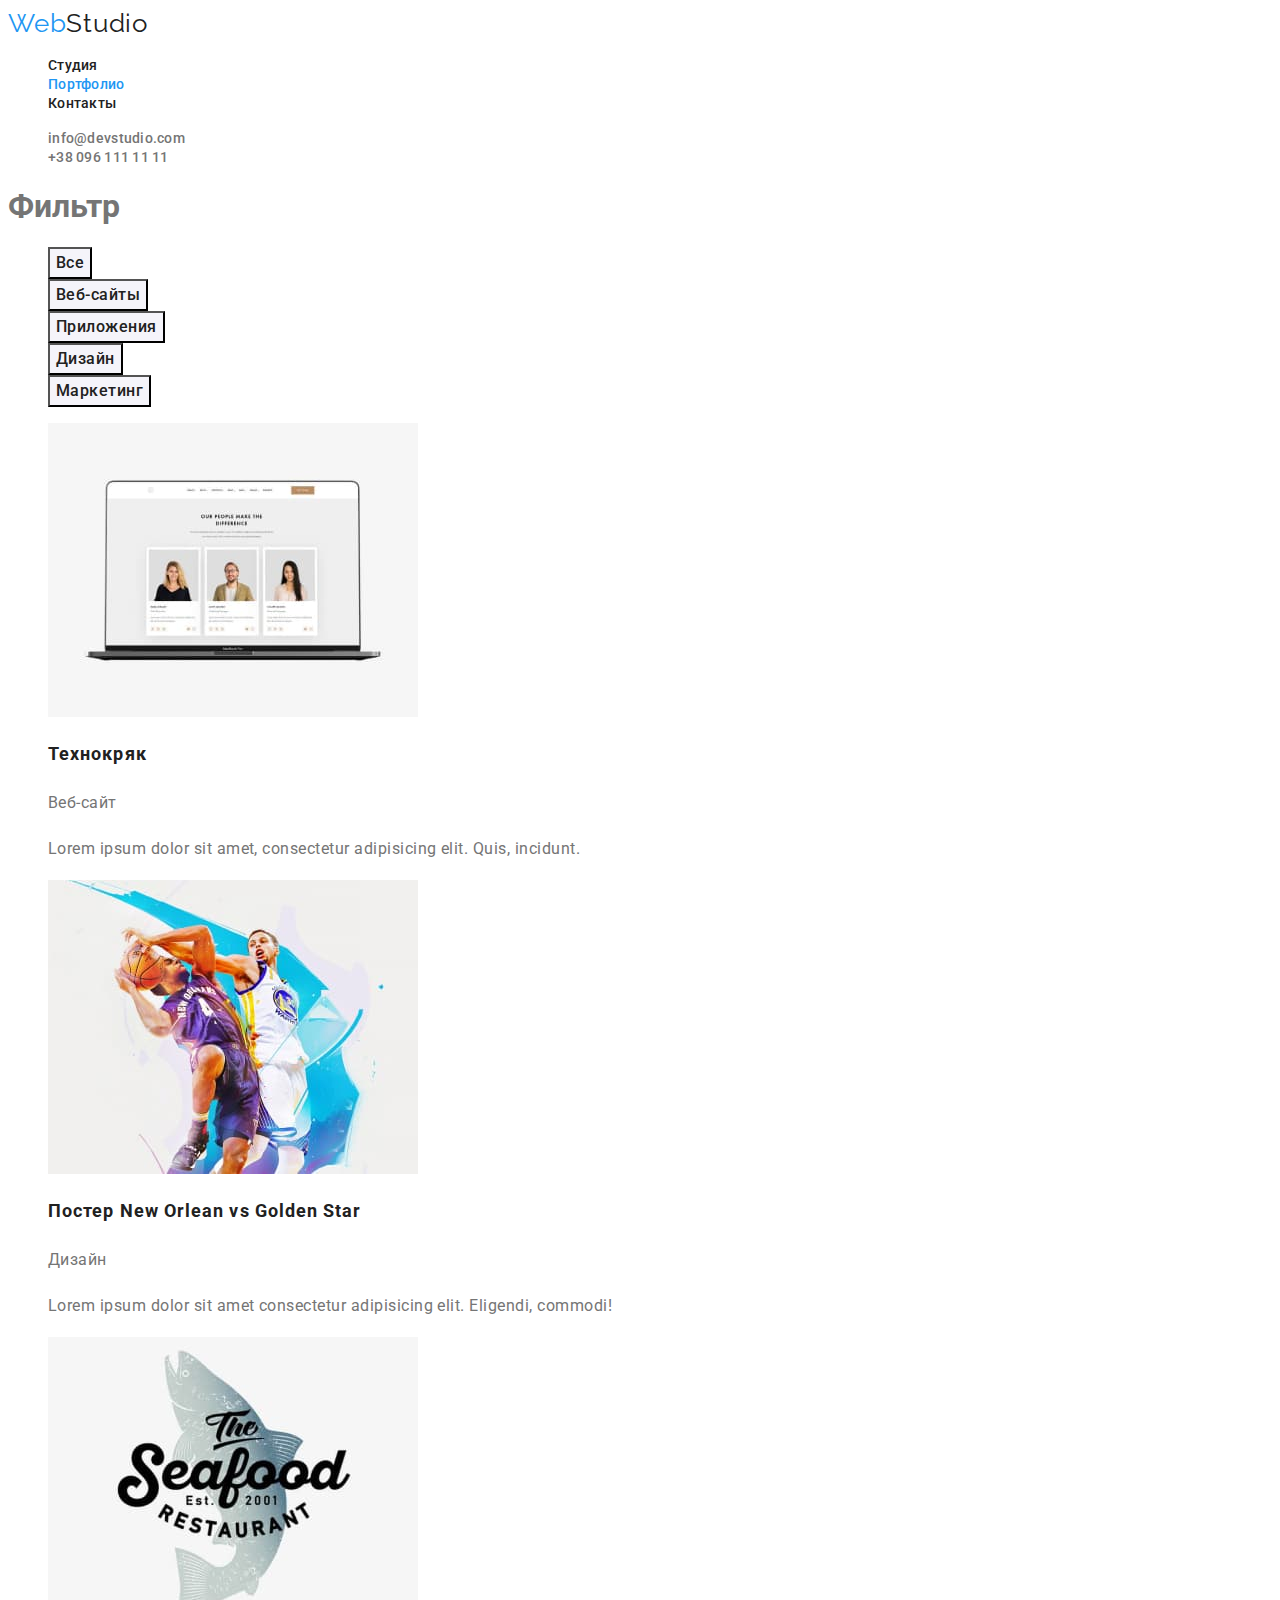
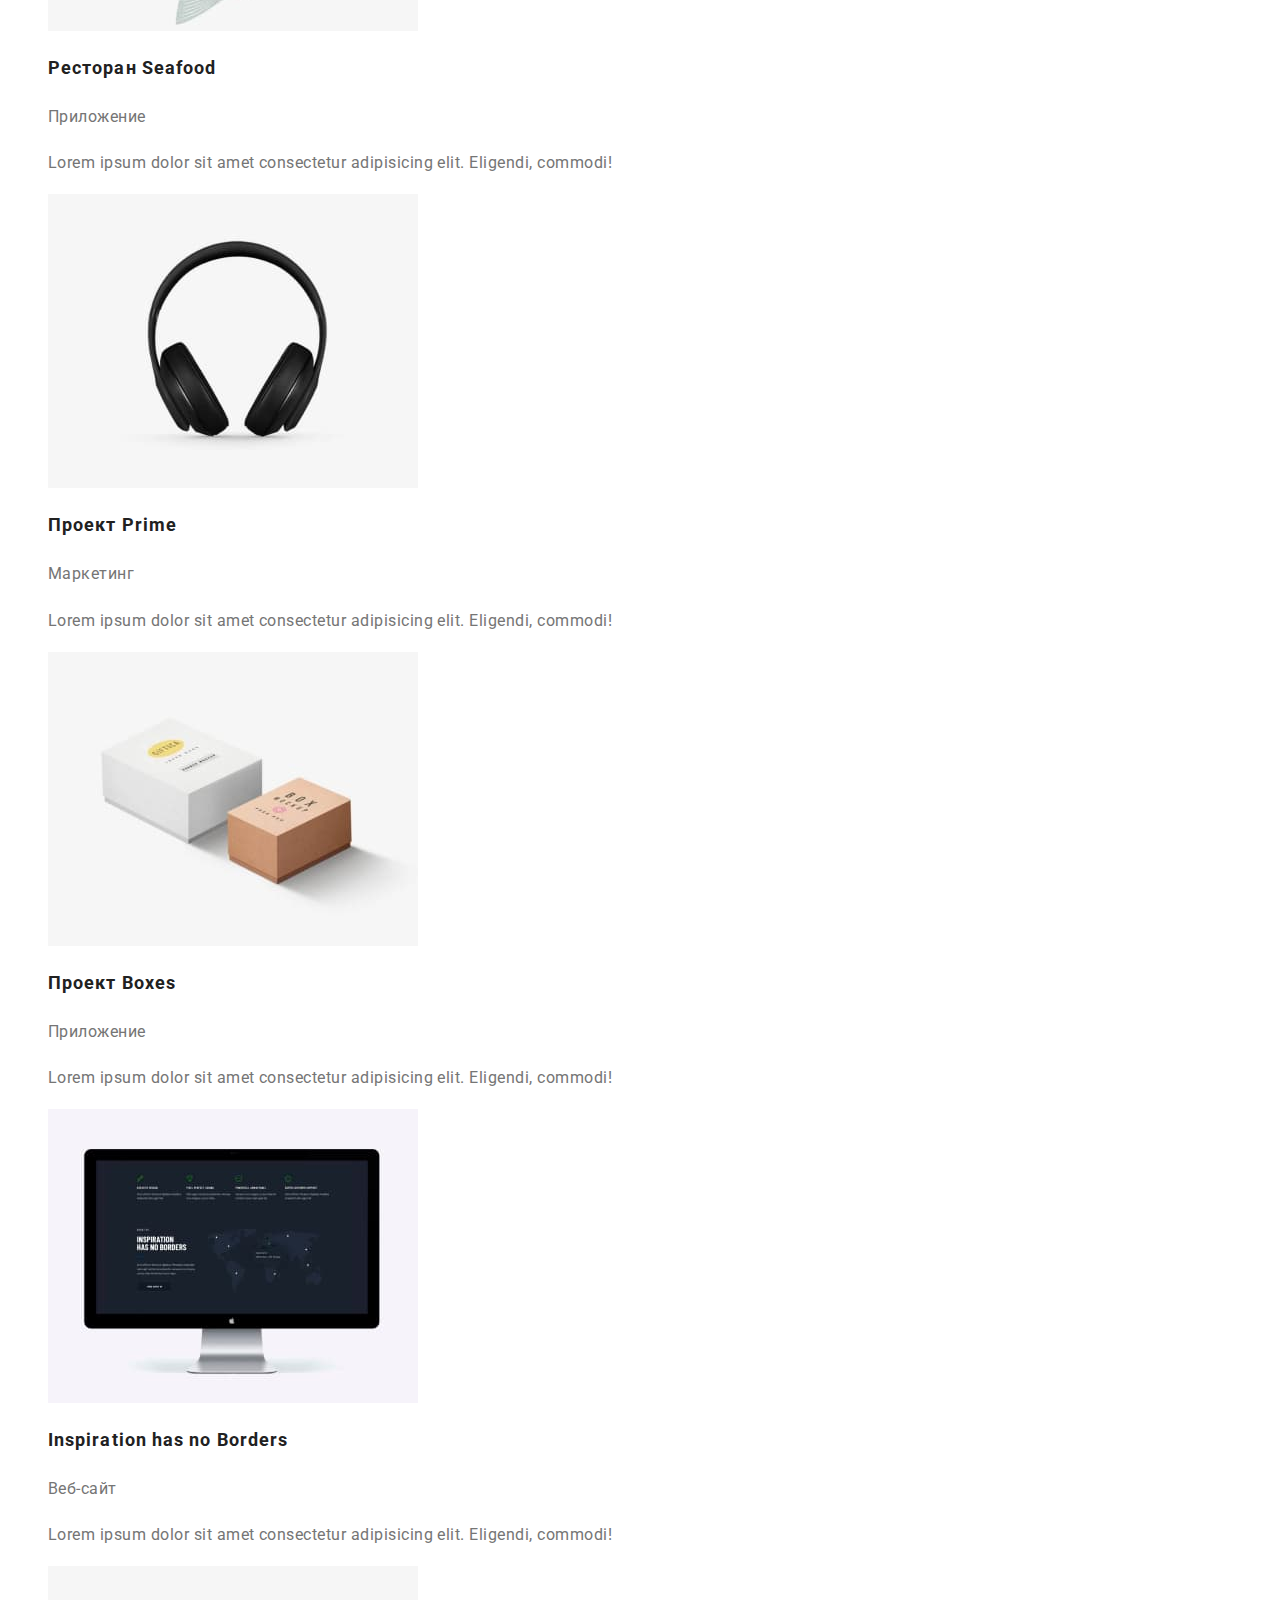
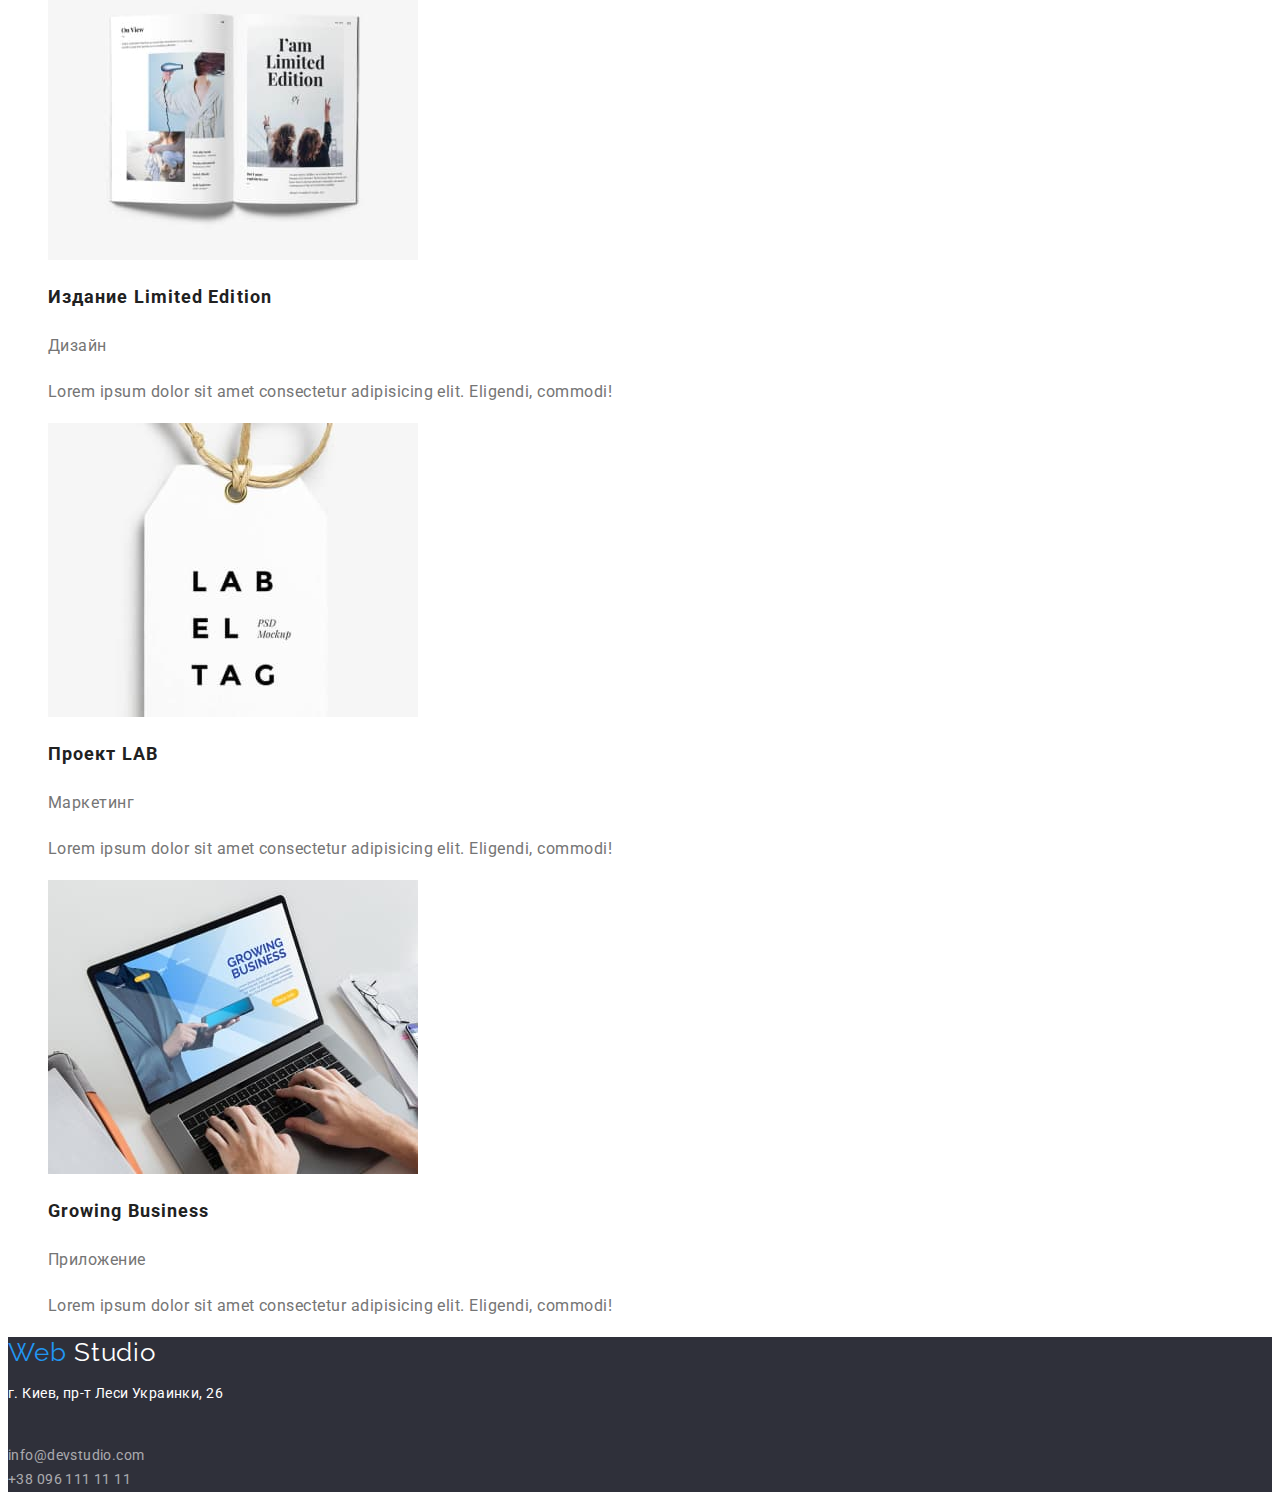
==== portfolio.html @ 3d6d9b3f "create new repository" ====
<!DOCTYPE html>
<html lang="en">
<head>
    <meta charset="UTF-8">
    <meta http-equiv="X-UA-Compatible" content="IE=edge">
    <meta name="viewport" content="width=device-width, initial-scale=1.0">
    <title>homework-02</title>
    <link href="https://fonts.googleapis.com/css2?family=Raleway:wght@700&family=Roboto:wght@400;500;700;900&display=swap" rel="stylesheet">
    <link rel="stylesheet" href="css/common.css">
    <link rel="stylesheet" href="css/portfolio.css">
</head>
<body>
    <!-- шапка -->
    <header>
        <nav>
            <a href="./index.html" class="logo">Web<span class="logo-black">Studio</span></a>
            <ul class="menu-nav list">
                <li><a href="./index.html" class="link">Студия</a></li>
                <li><a href="./portfolio.html" class="link current">Портфолио</a></li>
                <li><a href="" class="link">Контакты</a></li>
            </ul>
        </nav>
        <ul class="contact-section list">
            <li><a href="mailto:info@devstudio.com" class="link">info@devstudio.com</a></li>
            <li><a href="tel:+380961111111" class="link">+38 096 111 11 11</a></li>
        </ul>
    </header>
    <!-- главный контент -->
   <main>
       <!-- фильтр -->
       <section>
           <h1>Фильтр</h1>
            <ul class="list">
                <li><button type="button" class="button pointer">Все</button></li>
                <li><button type="button" class="button pointer">Веб-сайты</button></li>
                <li><button type="button" class="button pointer">Приложения</button></li>
                <li><button type="button" class="button pointer">Дизайн</button></li>
                <li><button type="button" class="button pointer">Маркетинг</button></li>
            </ul>
           <ul class="list">
               <li>
                  <a href="">
                    <img src="./images/portfolio/techno.jpg" alt="команда на экране ноута" width="370">
                    <h2 class="projects-title">Технокряк</h2>
                    <p class="projects-types">Веб-сайт</p>
                    <p class="projects-comments">Lorem ipsum dolor sit amet, consectetur adipisicing elit. Quis, incidunt.</p>
                  </a> 
               </li>
               <li>                 
                    <a href="">
                      <img src="./images/portfolio/poster.jpg" alt="баскетболисты с мячом" width="370">
                      <h2 class="projects-title">Постер New Orlean vs Golden Star</h2>
                      <p class="projects-types">Дизайн</p>
                      <p class="projects-comments">Lorem ipsum dolor sit amet consectetur adipisicing elit. Eligendi, commodi!</p>
                    </a>                   
               </li>
               <li>
                  <a href="">
                    <img src="./images/portfolio/restaurant.jpg" alt="рыба с надписью" width="370">
                    <h2 class="projects-title">Ресторан Seafood</h2>
                    <p class="projects-types">Приложение</p>
                    <p class="projects-comments">Lorem ipsum dolor sit amet consectetur adipisicing elit. Eligendi, commodi!</p>
                  </a>                                         
               </li>
               <li>
                  <a href="">
                    <img src="./images/portfolio/prime.jpg" alt="наушники" width="370">
                    <h2 class="projects-title">Проект Prime</h2>
                    <p class="projects-types">Маркетинг</p>
                    <p class="projects-comments">Lorem ipsum dolor sit amet consectetur adipisicing elit. Eligendi, commodi!</p>                  
                  </a>
               </li>
               <li>
                   <a href="">
                    <img src="./images/portfolio/box.jpg" alt="маленькая и большая коробочка" width="370">
                    <h2 class="projects-title">Проект Boxes</h2>
                    <p class="projects-types">Приложение</p>
                    <p class="projects-comments">Lorem ipsum dolor sit amet consectetur adipisicing elit. Eligendi, commodi!</p>
                   </a>                                          
               </li>
               <li>
                  <a href="">
                    <img src="./images/portfolio/Inspiration.jpg" alt="монитор с картой мира" width="370">
                    <h2 class="projects-title">Inspiration has no Borders</h2>
                    <p class="projects-types">Веб-сайт</p>
                    <p class="projects-comments">Lorem ipsum dolor sit amet consectetur adipisicing elit. Eligendi, commodi!</p>
                  </a>                      
               </li>
               <li>
                   <a href="">
                    <img src="./images/portfolio/book.jpg" alt="разворот книги" width="370">
                    <h2 class="projects-title">Издание Limited Edition</h2>
                    <p class="projects-types">Дизайн</p>
                    <p class="projects-comments">Lorem ipsum dolor sit amet consectetur adipisicing elit. Eligendi, commodi!</p>
                   </a>                      
               </li>
               <li>
                    <a href="">
                    <img src="./images/portfolio/LAB.jpg" alt="этикетка" width="370">
                    <h2 class="projects-title">Проект LAB</h2>
                    <p class="projects-types">Маркетинг</p>
                    <p class="projects-comments">Lorem ipsum dolor sit amet consectetur adipisicing elit. Eligendi, commodi!</p>
                    </a>                                       
               </li>
               <li>
                  <a href="">
                    <img src="./images/portfolio/Growing.jpg" alt="работа на ноутбуке" width="370">
                    <h2 class="projects-title">Growing Business</h2>
                    <p class="projects-types">Приложение</p>
                    <p class="projects-comments">Lorem ipsum dolor sit amet consectetur adipisicing elit. Eligendi, commodi!</p>
                  </a>                             
               </li>
           </ul>
       </section>
       
   </main>
    <!-- подвал -->
    <footer>
        <a href="./index.html" class="logo">Web <span class="logo-white">Studio</span></a>      
        <address class="adres-section">               
         <p>г. Киев, пр-т Леси Украинки, 26</p><br />         
          <a href="mailto:info@devstudio.com" class="footer-link">info@devstudio.com</a><br />
          <a href="tel:+380961111111" class="footer-link">+38 096 111 11 11</a>                                 
        </address>
    </footer>
</body>
</html>
---- css/common.css ----
:root{
    --title-text-color: #212121;
    --text-color:#757575;
    --akcent-color: #2196F3;
    --akcen-color-button:#188CE8;
    --primeri-white-color:#FFFFFF;

}

body{
    background-color: var(--primeri-white-color);
    color: var(--text-color);
    font-family: Roboto, sans-serif;
}

.list{
    list-style: none;
}
a {text-decoration: none;
   } 

/* site logo */
.logo{
    color:var(--akcent-color);
    font-family: Raleway,sans-serif;
    font-size: 26px;
    line-height: 1.19;
    letter-spacing: 0.03em;
    
 }
.logo-black{
    color: var(--title-text-color) ;
    
}
.logo-white{ 
    color:var(--primeri-white-color);
    
}

/* site nav */
.menu-nav .link{
    color: var(--title-text-color);
    font-style: normal;
    font-weight: 500;
    font-size: 14px;
    line-height: 1.14 ;
    letter-spacing: 0.02em;

}
.menu-nav .link:hover,
.menu-nav .link:focus{
    color: var(--akcent-color);
}
.menu-nav .link.current{
    color: var(--akcent-color);
}
/* contact section */
.contact-section .link{
    color: var(--text-color);
    font-weight: 500;
    font-size: 14px;
    line-height: 1.14;
    letter-spacing: 0.02em;
    
}
.contact-section .link:hover,
.contact-section .link:focus{
    color:var(--akcent-color);
}

/* adres-section */
.adres-section{
    color: #FFFFFF;
    font-style: normal;
    font-weight: 400;
    font-size: 14px;
    line-height: 1.71;   
    letter-spacing: 0.03em;
 }

/* footer-section */
footer{
    background-color: #2F303A;
}
.footer-link{
    color: rgba(255, 255, 255, 0.6);
   
    

}
.footer-link:hover,
.footer-link:focus{
    color:var(--akcent-color);
}

.pointer {
    cursor: pointer;
  }
---- css/portfolio.css ----
/* button-filter */
.button{
    background-color:#F5F4FA;
    color: var(--title-text-color);
    font-weight: 500;
    font-size: 16px;
    line-height: 1.63;
    letter-spacing: 0.03em;
    font-family: inherit;
}
.button:hover, 
.button:focus{
    background-color:var(--akcent-color);
    color: #FFFFFF;

}
/* projects */
.projects-title{
    color: var(--title-text-color);
    font-weight: 700;   
    font-size: 18px;
    line-height: 2;
    letter-spacing: 0.06em;
}
.projects-types{
    color: var(--text-color);
    font-size: 16px;
    font-weight: 400;
    line-height: 1.88;
    letter-spacing: 0.03em;

}
.projects-comments{
    color: var(--text-color);
    font-size: 16px;
    font-weight: 400;
    line-height: 1.88;
    letter-spacing: 0.03em;

    
}
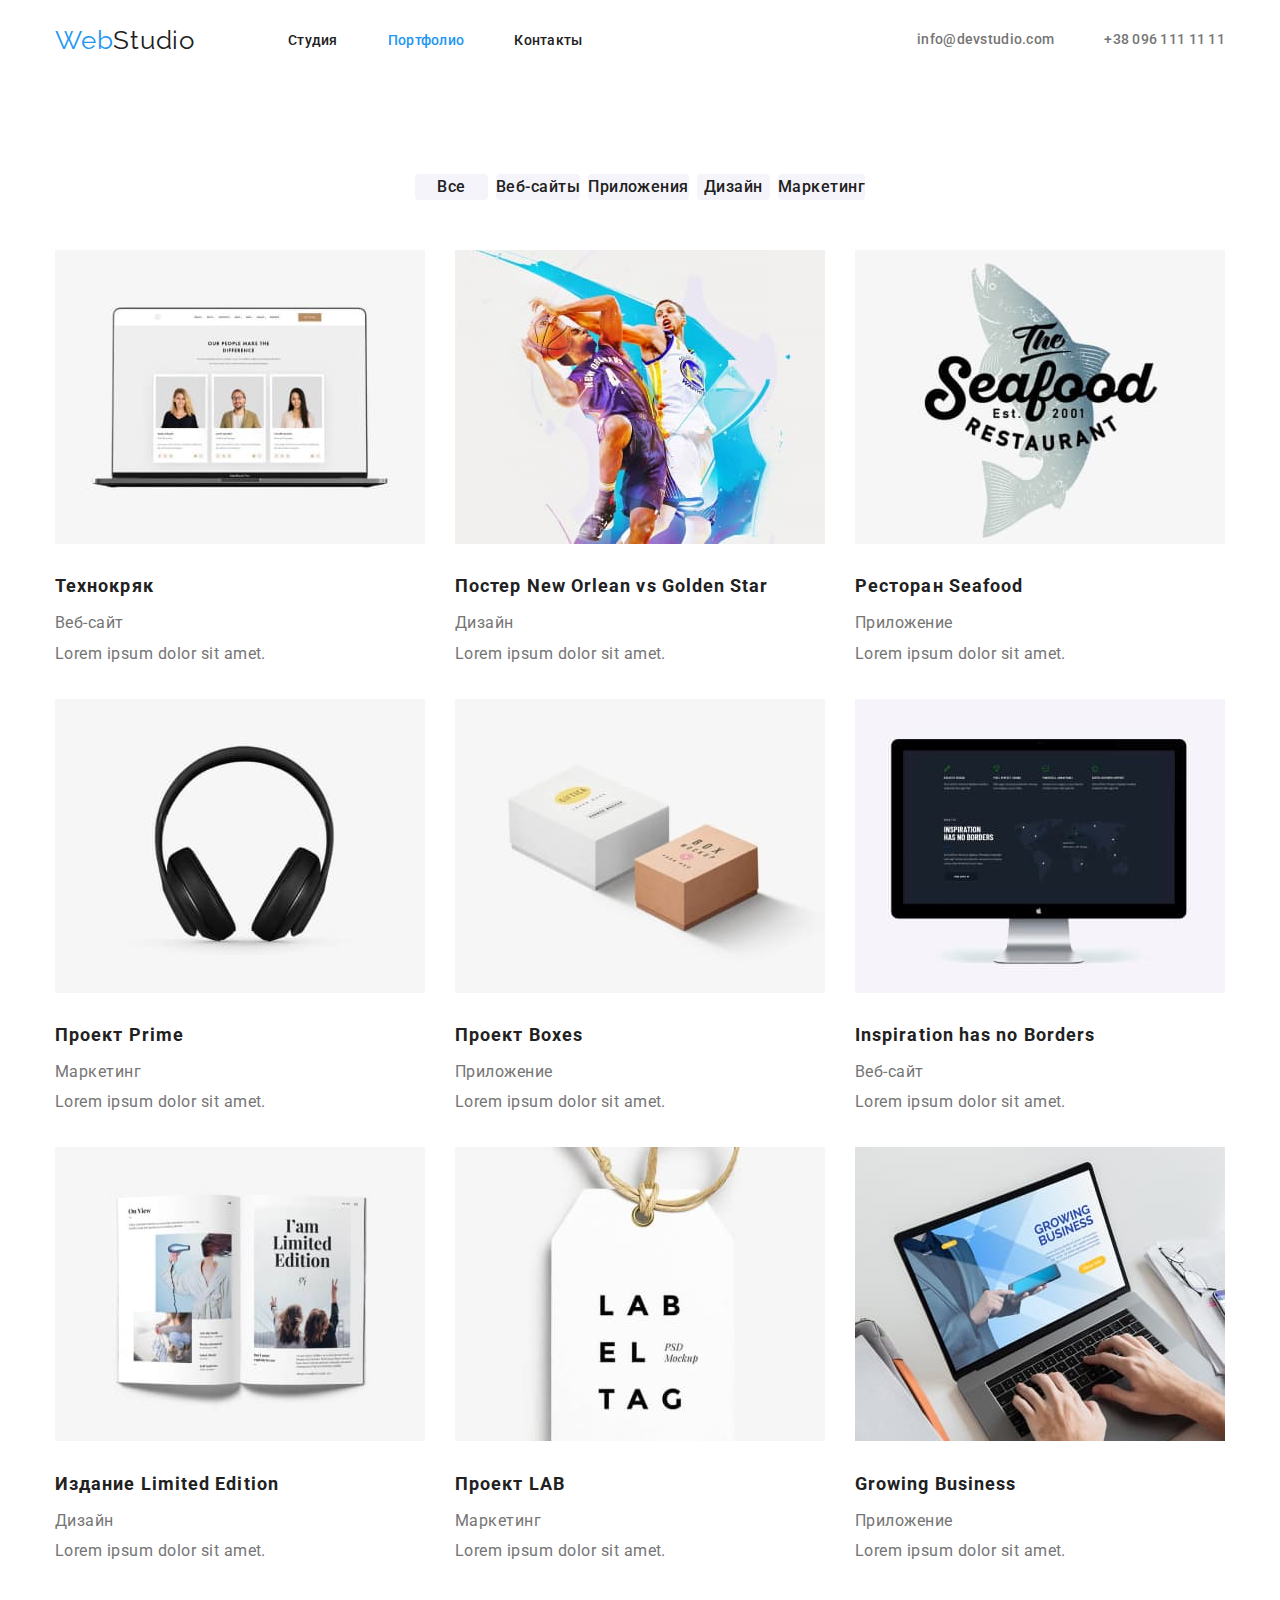
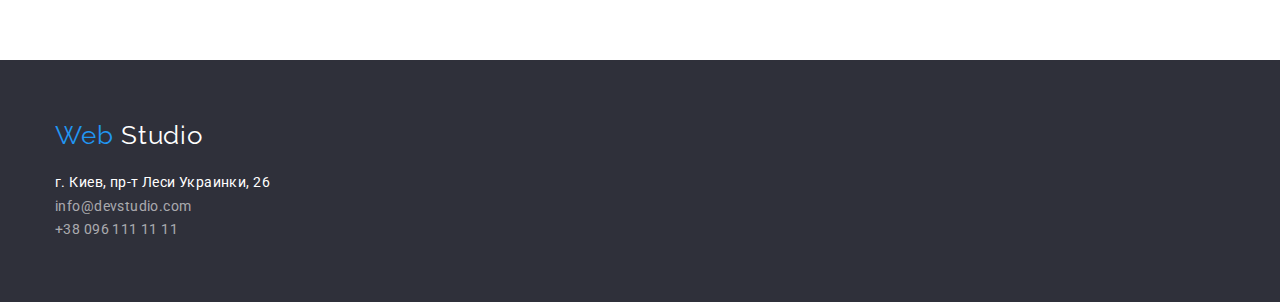
==== commit e211cde6: "Добавлены стили" ====
--- a/portfolio.html
+++ b/portfolio.html
@@ -6,122 +6,129 @@
     <meta name="viewport" content="width=device-width, initial-scale=1.0">
     <title>homework-02</title>
     <link href="https://fonts.googleapis.com/css2?family=Raleway:wght@700&family=Roboto:wght@400;500;700;900&display=swap" rel="stylesheet">
+    <link rel="stylesheet" href="https://cdnjs.cloudflare.com/ajax/libs/modern-normalize/1.1.0/modern-normalize.min.css">
     <link rel="stylesheet" href="css/common.css">
     <link rel="stylesheet" href="css/portfolio.css">
 </head>
 <body>
     <!-- шапка -->
     <header>
-        <nav>
-            <a href="./index.html" class="logo">Web<span class="logo-black">Studio</span></a>
-            <ul class="menu-nav list">
-                <li><a href="./index.html" class="link">Студия</a></li>
-                <li><a href="./portfolio.html" class="link current">Портфолио</a></li>
-                <li><a href="" class="link">Контакты</a></li>
-            </ul>
-        </nav>
-        <ul class="contact-section list">
-            <li><a href="mailto:info@devstudio.com" class="link">info@devstudio.com</a></li>
-            <li><a href="tel:+380961111111" class="link">+38 096 111 11 11</a></li>
-        </ul>
+      <div class="container main-nav">              
+              <a href="./index.html" class="logo">Web<span class="logo-black">Studio</span></a> 
+          <nav>
+              <ul class="menu-nav list">
+                  <li class="item"><a href="./index.html" class="link">Студия</a></li>
+                  <li class="item"><a href="./portfolio.html" class="link current">Портфолио</a></li>
+                  <li class="item"><a href="" class="link">Контакты</a></li>
+              </ul>
+          </nav>
+          <ul class="contact-section list">
+              <li class="item"><a href="mailto:info@devstudio.com" class="link">info@devstudio.com</a></li>
+              <li class="item"><a href="tel:+380961111111" class="link">+38 096 111 11 11</a></li>
+          </ul>
+      </div>
     </header>
     <!-- главный контент -->
-   <main>
-       <!-- фильтр -->
-       <section>
-           <h1>Фильтр</h1>
-            <ul class="list">
-                <li><button type="button" class="button pointer">Все</button></li>
-                <li><button type="button" class="button pointer">Веб-сайты</button></li>
-                <li><button type="button" class="button pointer">Приложения</button></li>
-                <li><button type="button" class="button pointer">Дизайн</button></li>
-                <li><button type="button" class="button pointer">Маркетинг</button></li>
+    <main>
+        <!-- фильтр -->
+        <section>
+            <div class="container">
+              <h1 class="name-section">Фильтр</h1>
+            <ul class="btn-filtr list">
+                <li class="item"><button type="button" class="button pointer">Все</button></li>
+                <li class="item"><button type="button" class="button pointer">Веб-сайты</button></li>
+                <li class="item"><button type="button" class="button pointer">Приложения</button></li>
+                <li class="item"><button type="button" class="button pointer">Дизайн</button></li>
+                <li class="item"><button type="button" class="button pointer">Маркетинг</button></li>
             </ul>
-           <ul class="list">
-               <li>
+            <ul class=" filtr-project list">
+                <li class="flex-elements">
                   <a href="">
-                    <img src="./images/portfolio/techno.jpg" alt="команда на экране ноута" width="370">
+                    <img src="./images/portfolio/techno.jpg" class="filter-picture" alt="команда на экране ноута" width="370">
                     <h2 class="projects-title">Технокряк</h2>
                     <p class="projects-types">Веб-сайт</p>
-                    <p class="projects-comments">Lorem ipsum dolor sit amet, consectetur adipisicing elit. Quis, incidunt.</p>
+                    <p class="projects-comments">Lorem ipsum dolor sit amet.</p>
                   </a> 
-               </li>
-               <li>                 
+                </li>
+                <li class="flex-elements">                 
                     <a href="">
-                      <img src="./images/portfolio/poster.jpg" alt="баскетболисты с мячом" width="370">
+                      <img src="./images/portfolio/poster.jpg" class="filter-picture" alt="баскетболисты с мячом" width="370">
                       <h2 class="projects-title">Постер New Orlean vs Golden Star</h2>
                       <p class="projects-types">Дизайн</p>
-                      <p class="projects-comments">Lorem ipsum dolor sit amet consectetur adipisicing elit. Eligendi, commodi!</p>
+                      <p class="projects-comments">Lorem ipsum dolor sit amet.</p>
                     </a>                   
-               </li>
-               <li>
+                </li>
+                <li class="flex-elements">
                   <a href="">
-                    <img src="./images/portfolio/restaurant.jpg" alt="рыба с надписью" width="370">
+                    <img src="./images/portfolio/restaurant.jpg" class="filter-picture" alt="рыба с надписью" width="370">
                     <h2 class="projects-title">Ресторан Seafood</h2>
                     <p class="projects-types">Приложение</p>
-                    <p class="projects-comments">Lorem ipsum dolor sit amet consectetur adipisicing elit. Eligendi, commodi!</p>
+                    <p class="projects-comments">Lorem ipsum dolor sit amet.</p>
                   </a>                                         
-               </li>
-               <li>
+                </li>
+                <li class="flex-elements">
                   <a href="">
-                    <img src="./images/portfolio/prime.jpg" alt="наушники" width="370">
+                    <img src="./images/portfolio/prime.jpg" class="filter-picture" alt="наушники" width="370">
                     <h2 class="projects-title">Проект Prime</h2>
                     <p class="projects-types">Маркетинг</p>
-                    <p class="projects-comments">Lorem ipsum dolor sit amet consectetur adipisicing elit. Eligendi, commodi!</p>                  
+                    <p class="projects-comments">Lorem ipsum dolor sit amet.</p>                  
                   </a>
-               </li>
-               <li>
-                   <a href="">
-                    <img src="./images/portfolio/box.jpg" alt="маленькая и большая коробочка" width="370">
+                </li>
+                <li class="flex-elements">
+                    <a href="">
+                    <img src="./images/portfolio/box.jpg" class="filter-picture" alt="маленькая и большая коробочка" width="370">
                     <h2 class="projects-title">Проект Boxes</h2>
                     <p class="projects-types">Приложение</p>
-                    <p class="projects-comments">Lorem ipsum dolor sit amet consectetur adipisicing elit. Eligendi, commodi!</p>
-                   </a>                                          
-               </li>
-               <li>
+                    <p class="projects-comments">Lorem ipsum dolor sit amet.</p>
+                    </a>                                          
+                </li>
+                <li class="flex-elements">
                   <a href="">
-                    <img src="./images/portfolio/Inspiration.jpg" alt="монитор с картой мира" width="370">
+                    <img src="./images/portfolio/Inspiration.jpg" class="filter-picture" alt="монитор с картой мира" width="370">
                     <h2 class="projects-title">Inspiration has no Borders</h2>
                     <p class="projects-types">Веб-сайт</p>
-                    <p class="projects-comments">Lorem ipsum dolor sit amet consectetur adipisicing elit. Eligendi, commodi!</p>
+                    <p class="projects-comments">Lorem ipsum dolor sit amet.</p> 
                   </a>                      
-               </li>
-               <li>
-                   <a href="">
-                    <img src="./images/portfolio/book.jpg" alt="разворот книги" width="370">
+                </li>
+                <li class="flex-elements">
+                    <a href="">
+                    <img src="./images/portfolio/book.jpg" class="filter-picture" alt="разворот книги" width="370">
                     <h2 class="projects-title">Издание Limited Edition</h2>
                     <p class="projects-types">Дизайн</p>
-                    <p class="projects-comments">Lorem ipsum dolor sit amet consectetur adipisicing elit. Eligendi, commodi!</p>
-                   </a>                      
-               </li>
-               <li>
+                    <p class="projects-comments">Lorem ipsum dolor sit amet.</p>
+                    </a>                      
+                </li>
+                <li class="flex-elements">
                     <a href="">
-                    <img src="./images/portfolio/LAB.jpg" alt="этикетка" width="370">
+                    <img src="./images/portfolio/LAB.jpg" class="filter-picture" alt="этикетка" width="370">
                     <h2 class="projects-title">Проект LAB</h2>
                     <p class="projects-types">Маркетинг</p>
-                    <p class="projects-comments">Lorem ipsum dolor sit amet consectetur adipisicing elit. Eligendi, commodi!</p>
+                    <p class="projects-comments">Lorem ipsum dolor sit amet.</p>
                     </a>                                       
-               </li>
-               <li>
+                </li>
+                <li class="flex-elements">
                   <a href="">
-                    <img src="./images/portfolio/Growing.jpg" alt="работа на ноутбуке" width="370">
+                    <img src="./images/portfolio/Growing.jpg" class="filter-picture" alt="работа на ноутбуке" width="370">
                     <h2 class="projects-title">Growing Business</h2>
                     <p class="projects-types">Приложение</p>
-                    <p class="projects-comments">Lorem ipsum dolor sit amet consectetur adipisicing elit. Eligendi, commodi!</p>
+                    <p class="projects-comments">Lorem ipsum dolor sit amet.</p>
                   </a>                             
-               </li>
-           </ul>
-       </section>
-       
-   </main>
+                </li>
+            </ul>
+            </div>
+        </section>
+        
+    </main>
     <!-- подвал -->
-    <footer>
-        <a href="./index.html" class="logo">Web <span class="logo-white">Studio</span></a>      
-        <address class="adres-section">               
-         <p>г. Киев, пр-т Леси Украинки, 26</p><br />         
-          <a href="mailto:info@devstudio.com" class="footer-link">info@devstudio.com</a><br />
-          <a href="tel:+380961111111" class="footer-link">+38 096 111 11 11</a>                                 
-        </address>
-    </footer>
+    <footer class="footer-section">
+      <div class="container footer">
+          <a href="./index.html" class="logo flog">Web <span class="logo-white">Studio</span></a>      
+      <address class="adres-section">   
+              <p class="adres-place">г. Киев, пр-т Леси Украинки, 26</p>       
+              <a href="mailto:info@devstudio.com" class="footer-link">info@devstudio.com</a><br />
+              <a href="tel:+380961111111" class="footer-link">+38 096 111 11 11</a>                                                       
+      </address>
+      </div>
+  </footer>
 </body>
 </html>
--- a/css/common.css
+++ b/css/common.css
@@ -12,14 +12,29 @@
     color: var(--text-color);
     font-family: Roboto, sans-serif;
 }
+h1,h2,h3,p,li,ul{
+    margin-top: 0;
+    margin-bottom: 0;
+}
 
 .list{
     list-style: none;
+    padding: 0;
+    margin: 0;
+    
 }
 a {text-decoration: none;
-   } 
+} 
+.container{
+    width: 1200px;
+    margin-left: auto;
+    margin-right:auto;
+    padding-left: 15px;
+    padding-right: 15px;    
 
+}
 /* site logo */
+
 .logo{
     color:var(--akcent-color);
     font-family: Raleway,sans-serif;
@@ -27,20 +42,40 @@
     line-height: 1.19;
     letter-spacing: 0.03em;
     
- }
+}
 .logo-black{
     color: var(--title-text-color) ;
     
 }
 .logo-white{ 
     color:var(--primeri-white-color);
-    
+
 }
 
+
+
+
+
 /* site nav */
+.main-nav{
+    display: flex;
+    align-items: center;
+}
+
+.menu-nav{
+display: flex;
+margin-left: 93px;
+}
+
+.menu-nav .item:not(:last-child){
+margin-right: 50px;
+}
+
 .menu-nav .link{
+    padding-top: 32px;
+    padding-bottom: 32px;
+    
     color: var(--title-text-color);
-    font-style: normal;
     font-weight: 500;
     font-size: 14px;
     line-height: 1.14 ;
@@ -54,8 +89,24 @@
 .menu-nav .link.current{
     color: var(--akcent-color);
 }
+
+
+
+
 /* contact section */
+.contact-section{
+    display: flex;
+    margin-left: auto;
+}
+.contact-section .item + .item{
+    margin-left: 50px;
+}
+
 .contact-section .link{
+    display: block;
+    padding-top: 32px;
+    padding-bottom: 32px;
+    
     color: var(--text-color);
     font-weight: 500;
     font-size: 14px;
@@ -68,24 +119,23 @@
     color:var(--akcent-color);
 }
 
+
 /* adres-section */
 .adres-section{
+    padding-top: 20px;
+    padding-bottom: 60px;
     color: #FFFFFF;
     font-style: normal;
     font-weight: 400;
     font-size: 14px;
     line-height: 1.71;   
     letter-spacing: 0.03em;
- }
+}
 
 /* footer-section */
-footer{
-    background-color: #2F303A;
-}
+
 .footer-link{
     color: rgba(255, 255, 255, 0.6);
-   
-    
 
 }
 .footer-link:hover,
@@ -95,4 +145,14 @@
 
 .pointer {
     cursor: pointer;
-  }+} 
+
+
+
+.footer-section{
+    display: flex;
+    background-color: #2F303A;
+}
+.flog{
+    display: inline-block;
+    margin-top: 60px;}--- a/css/portfolio.css
+++ b/css/portfolio.css
@@ -1,4 +1,27 @@
+.name-section{
+    display: none;
+}
+
+.filtr-project{
+    display: flex;
+    flex-wrap: wrap;
+    padding-bottom: 94px;
+
+
+}
+
 /* button-filter */
+.btn-filtr{
+    display: flex;
+    justify-content: center;
+    padding-top: 94px;
+    margin-bottom: 50px;
+
+}
+
+.btn-filtr .item + .item{
+    margin-left: 8px;
+}
 .button{
     background-color:#F5F4FA;
     color: var(--title-text-color);
@@ -7,6 +30,13 @@
     line-height: 1.63;
     letter-spacing: 0.03em;
     font-family: inherit;
+    display: inline-block;
+    border-radius: 4px;
+    min-width: 73px;
+    border-style: none;
+    padding: 0;
+    margin: 0;
+
 }
 .button:hover, 
 .button:focus{
@@ -14,13 +44,36 @@
     color: #FFFFFF;
 
 }
+
+.flex-elements{
+    width: ((100%-60px)/3);
+
+
+}
+
+.flex-elements:not(:nth-last-child(-n+3)){
+    margin-bottom: 30px;
+    
+}
+
+.flex-elements:not(:nth-child(3n)){
+    margin-right: 30px;
+
+}
+
+.filter-picture{
+    margin-bottom: 20px;
+}
 /* projects */
+
 .projects-title{
     color: var(--title-text-color);
     font-weight: 700;   
     font-size: 18px;
     line-height: 2;
     letter-spacing: 0.06em;
+    margin-bottom: 4px;
+
 }
 .projects-types{
     color: var(--text-color);
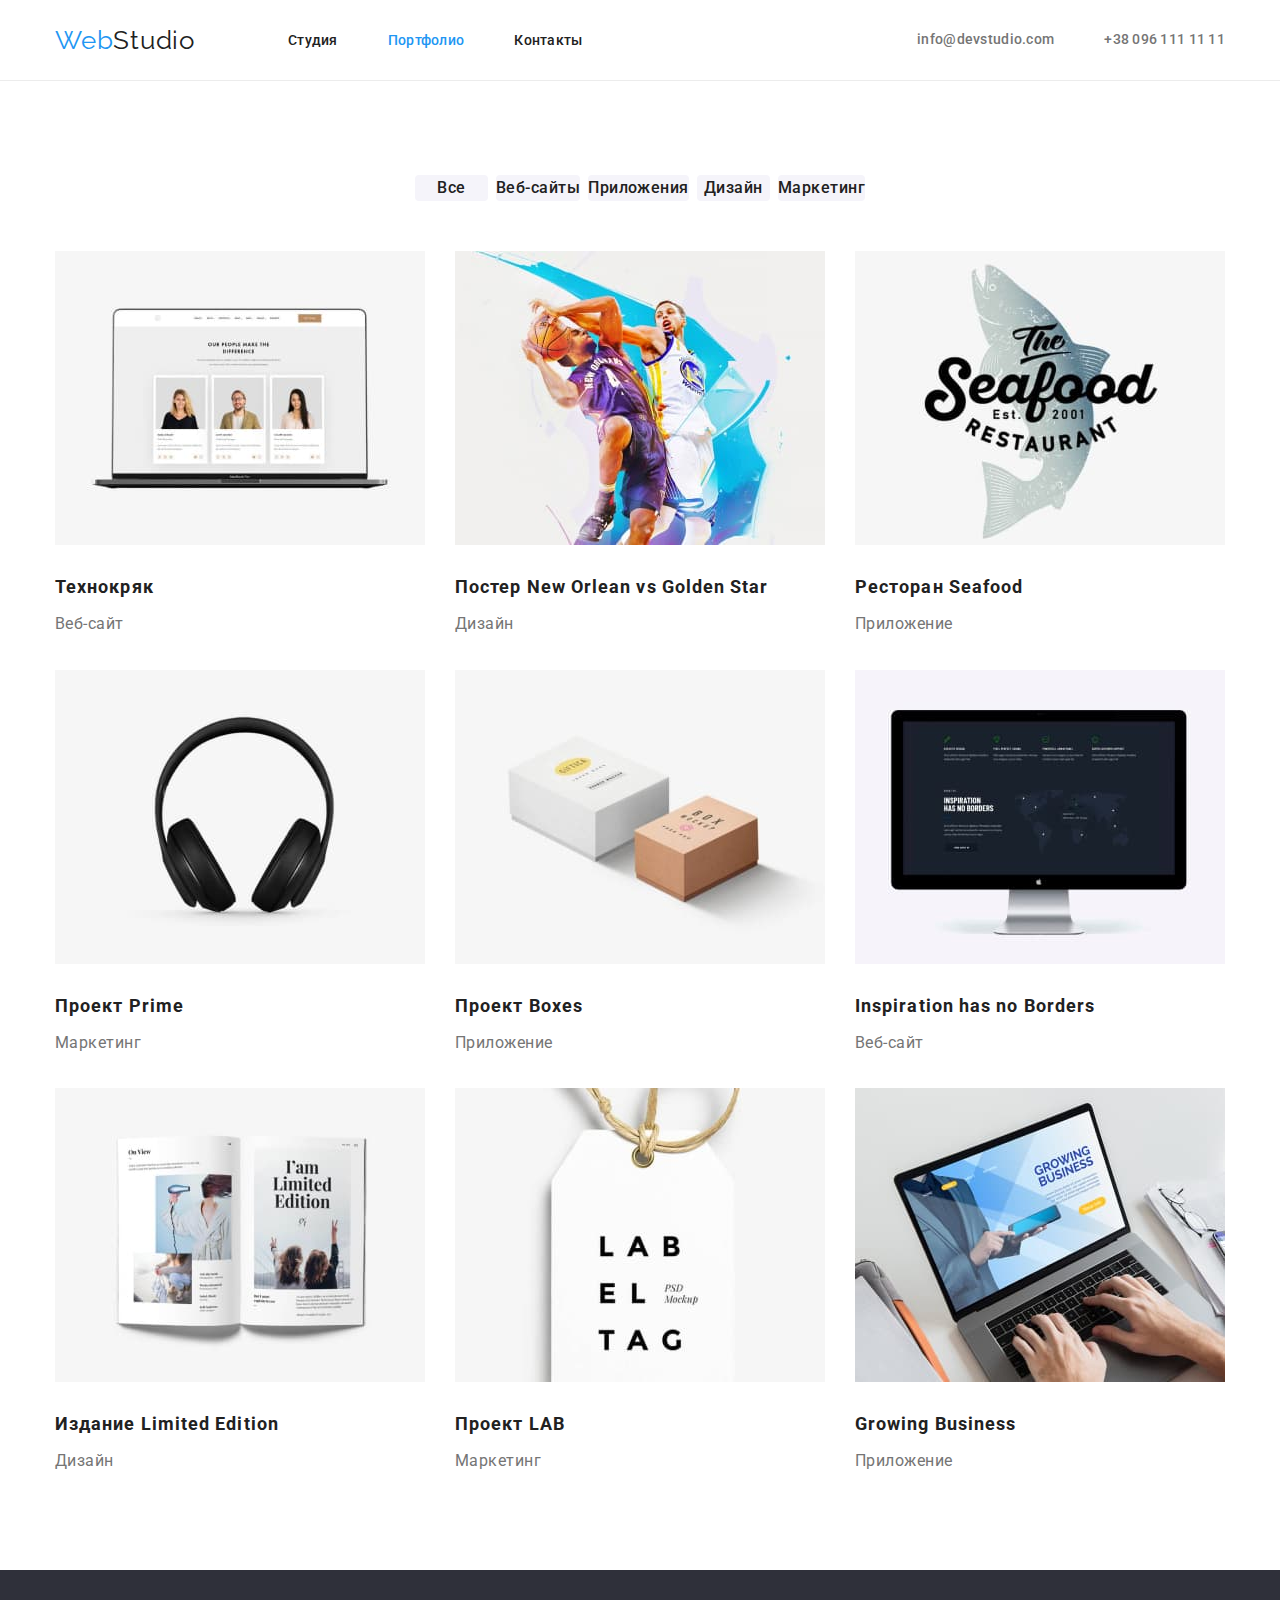
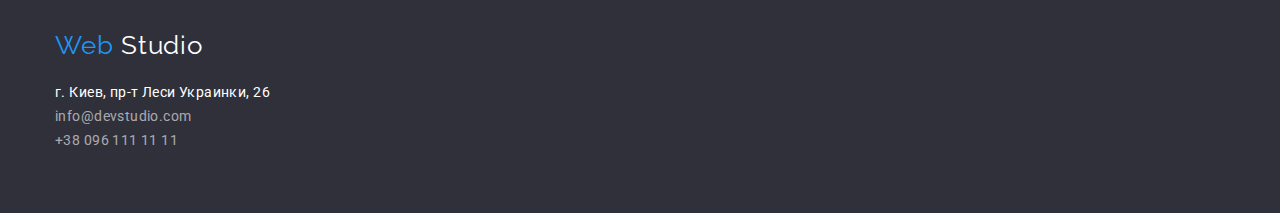
==== commit 6cd61c16: "Добавляет линию в шапке" ====
--- a/portfolio.html
+++ b/portfolio.html
@@ -12,7 +12,7 @@
 </head>
 <body>
     <!-- шапка -->
-    <header>
+    <header class="heder-line">
       <div class="container main-nav">              
               <a href="./index.html" class="logo">Web<span class="logo-black">Studio</span></a> 
           <nav>
@@ -52,10 +52,10 @@
                 </li>
                 <li class="flex-elements">                 
                     <a href="">
-                      <img src="./images/portfolio/poster.jpg" class="filter-picture" alt="баскетболисты с мячом" width="370">
-                      <h2 class="projects-title">Постер New Orlean vs Golden Star</h2>
+                      <img src="./images/portfolio/poster.jpg" class="filter-picture" alt="баскетболисты с мячом" width="370">                      
+                        <h2 class="projects-title">Постер New Orlean vs Golden Star</h2>
                       <p class="projects-types">Дизайн</p>
-                      <p class="projects-comments">Lorem ipsum dolor sit amet.</p>
+                      <p class="projects-comments">Lorem ipsum dolor sit amet.</p>                      
                     </a>                   
                 </li>
                 <li class="flex-elements">
--- a/css/common.css
+++ b/css/common.css
@@ -1,3 +1,10 @@
+html{box-sizing: border-box;}
+
+*,
+*::before,
+*::after {
+  box-sizing:inherit;
+}
 :root{
     --title-text-color: #212121;
     --text-color:#757575;
@@ -30,7 +37,8 @@
     margin-left: auto;
     margin-right:auto;
     padding-left: 15px;
-    padding-right: 15px;    
+    padding-right: 15px;  
+    /* outline: 2px solid red;   */
 
 }
 /* site logo */
@@ -53,13 +61,16 @@
 }
 
 
-
+.heder-line{
+    border-bottom: 1px solid #ECECEC;
+}
 
 
 /* site nav */
 .main-nav{
     display: flex;
     align-items: center;
+    
 }
 
 .menu-nav{
--- a/css/portfolio.css
+++ b/css/portfolio.css
@@ -5,7 +5,7 @@
 .filtr-project{
     display: flex;
     flex-wrap: wrap;
-    padding-bottom: 94px;
+   padding-bottom: 94px;
 
 
 }
@@ -48,16 +48,19 @@
 .flex-elements{
     width: ((100%-60px)/3);
 
+}
 
-}
+
 
 .flex-elements:not(:nth-last-child(-n+3)){
     margin-bottom: 30px;
+}
     
-}
 
 .flex-elements:not(:nth-child(3n)){
     margin-right: 30px;
+    
+    
 
 }
 
@@ -89,6 +92,10 @@
     font-weight: 400;
     line-height: 1.88;
     letter-spacing: 0.03em;
+    display: none;
 
     
-}+}
+
+
+
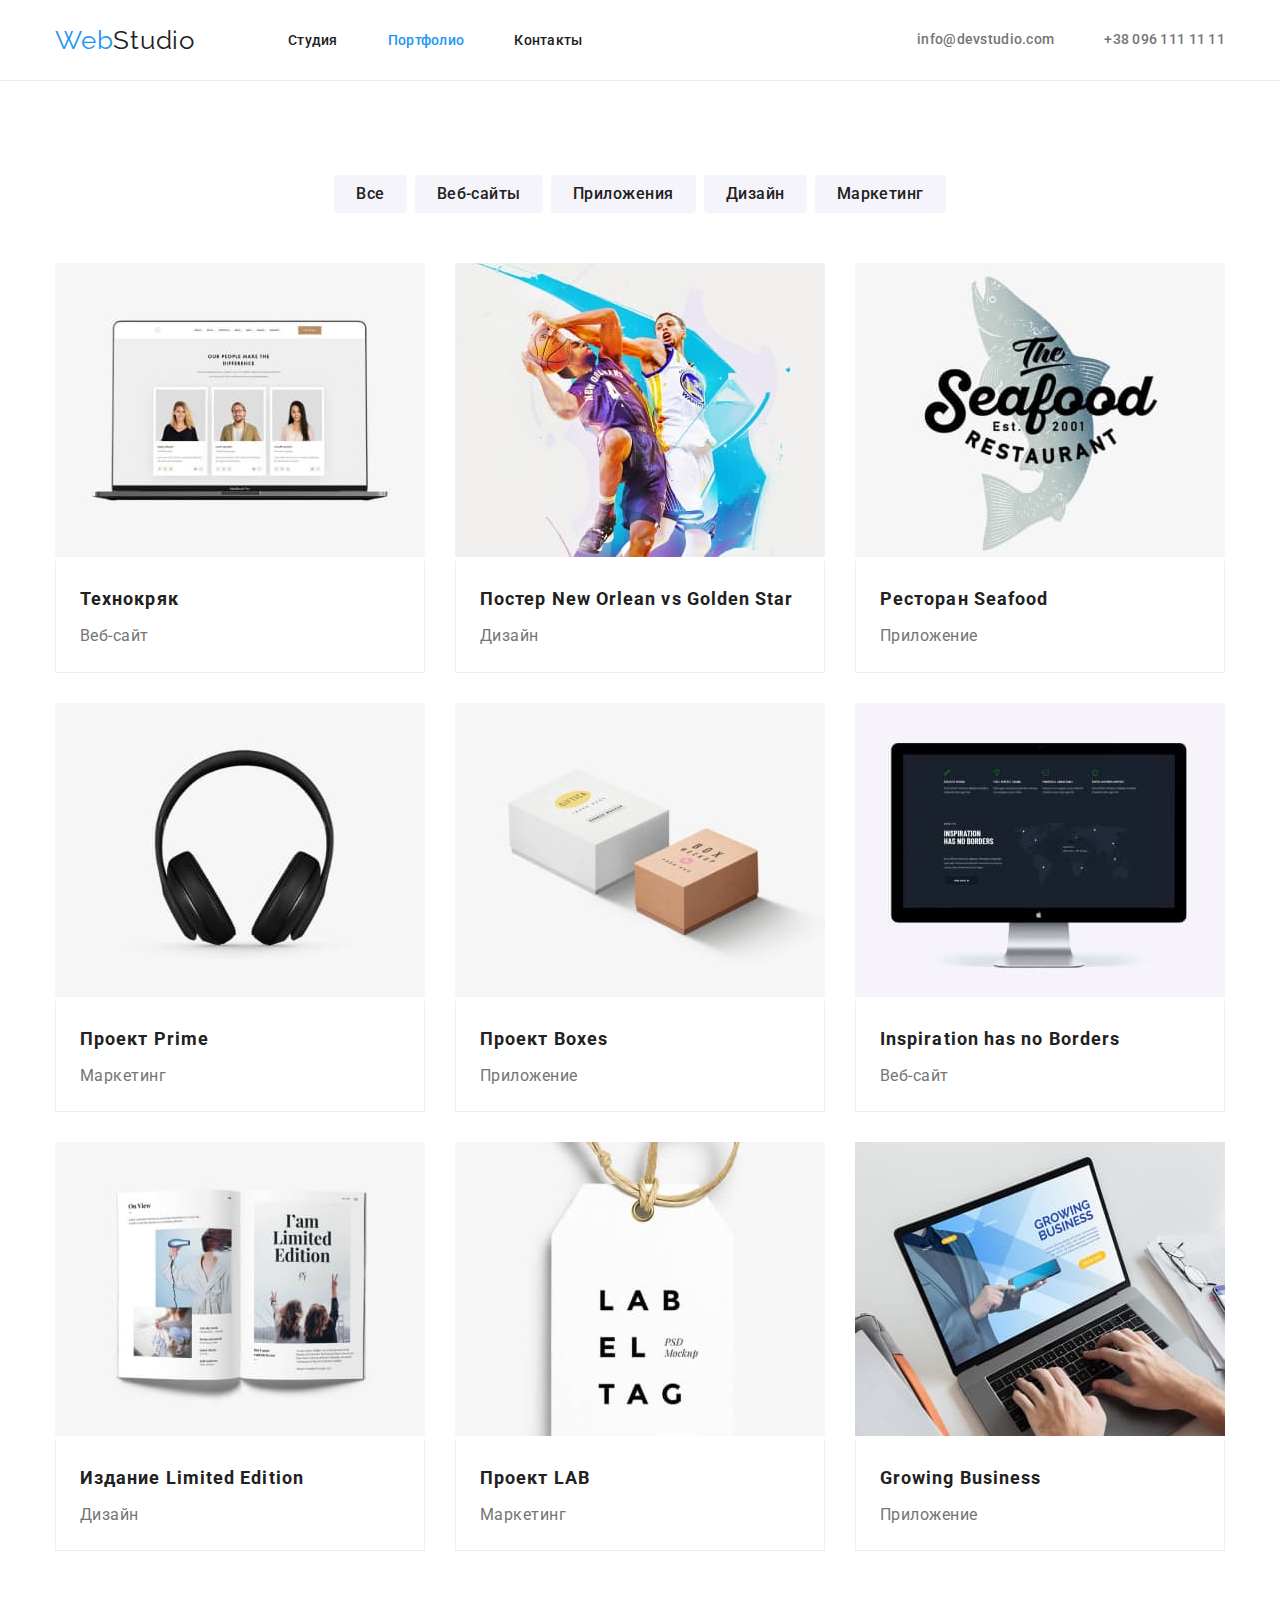
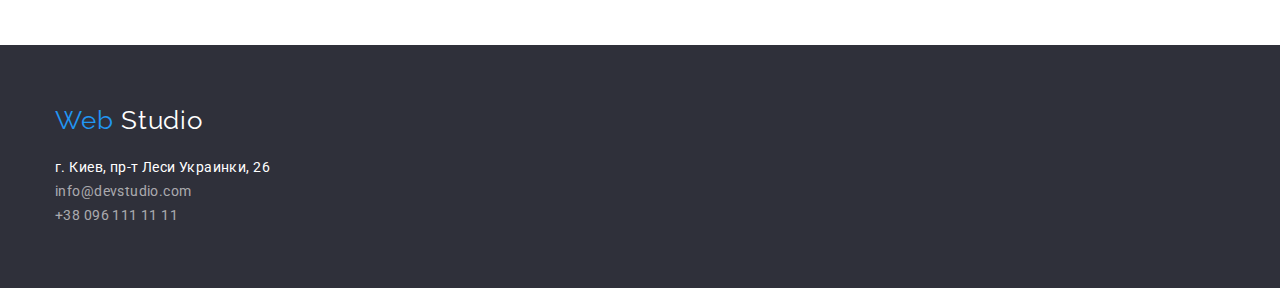
==== commit f5363d0d: "исправлены ошибки доделаны стили" ====
--- a/portfolio.html
+++ b/portfolio.html
@@ -31,8 +31,8 @@
     <!-- главный контент -->
     <main>
         <!-- фильтр -->
-        <section>
-            <div class="container">
+        <section >
+            <div class="container filtr-content">
               <h1 class="name-section">Фильтр</h1>
             <ul class="btn-filtr list">
                 <li class="item"><button type="button" class="button pointer">Все</button></li>
@@ -45,73 +45,91 @@
                 <li class="flex-elements">
                   <a href="">
                     <img src="./images/portfolio/techno.jpg" class="filter-picture" alt="команда на экране ноута" width="370">
-                    <h2 class="projects-title">Технокряк</h2>
-                    <p class="projects-types">Веб-сайт</p>
-                    <p class="projects-comments">Lorem ipsum dolor sit amet.</p>
+                    <div class="project-style">
+                      <h2 class="projects-title">Технокряк</h2>
+                      <p class="projects-types">Веб-сайт</p>
+                      <p class="projects-comments">Lorem ipsum dolor sit amet.</p>
+                    </div>
                   </a> 
                 </li>
                 <li class="flex-elements">                 
                     <a href="">
                       <img src="./images/portfolio/poster.jpg" class="filter-picture" alt="баскетболисты с мячом" width="370">                      
-                        <h2 class="projects-title">Постер New Orlean vs Golden Star</h2>
-                      <p class="projects-types">Дизайн</p>
-                      <p class="projects-comments">Lorem ipsum dolor sit amet.</p>                      
+                        <div class="project-style">
+                          <h2 class="projects-title">Постер New Orlean vs Golden Star</h2>
+                          <p class="projects-types">Дизайн</p>
+                          <p class="projects-comments">Lorem ipsum dolor sit amet.</p>
+                        </div>                      
                     </a>                   
                 </li>
                 <li class="flex-elements">
                   <a href="">
                     <img src="./images/portfolio/restaurant.jpg" class="filter-picture" alt="рыба с надписью" width="370">
-                    <h2 class="projects-title">Ресторан Seafood</h2>
-                    <p class="projects-types">Приложение</p>
-                    <p class="projects-comments">Lorem ipsum dolor sit amet.</p>
+                    <div class="project-style">
+                      <h2 class="projects-title">Ресторан Seafood</h2>
+                      <p class="projects-types">Приложение</p>
+                      <p class="projects-comments">Lorem ipsum dolor sit amet.</p>
+                    </div>
                   </a>                                         
                 </li>
                 <li class="flex-elements">
                   <a href="">
                     <img src="./images/portfolio/prime.jpg" class="filter-picture" alt="наушники" width="370">
-                    <h2 class="projects-title">Проект Prime</h2>
-                    <p class="projects-types">Маркетинг</p>
-                    <p class="projects-comments">Lorem ipsum dolor sit amet.</p>                  
+                    <div class="project-style">
+                      <h2 class="projects-title">Проект Prime</h2>
+                      <p class="projects-types">Маркетинг</p>
+                      <p class="projects-comments">Lorem ipsum dolor sit amet.</p> 
+                    </div>                 
                   </a>
                 </li>
                 <li class="flex-elements">
                     <a href="">
                     <img src="./images/portfolio/box.jpg" class="filter-picture" alt="маленькая и большая коробочка" width="370">
-                    <h2 class="projects-title">Проект Boxes</h2>
-                    <p class="projects-types">Приложение</p>
-                    <p class="projects-comments">Lorem ipsum dolor sit amet.</p>
+                    <div class="project-style">
+                      <h2 class="projects-title">Проект Boxes</h2>
+                      <p class="projects-types">Приложение</p>
+                      <p class="projects-comments">Lorem ipsum dolor sit amet.</p>
+                    </div>
                     </a>                                          
                 </li>
                 <li class="flex-elements">
                   <a href="">
                     <img src="./images/portfolio/Inspiration.jpg" class="filter-picture" alt="монитор с картой мира" width="370">
-                    <h2 class="projects-title">Inspiration has no Borders</h2>
-                    <p class="projects-types">Веб-сайт</p>
-                    <p class="projects-comments">Lorem ipsum dolor sit amet.</p> 
+                    <div class="project-style">
+                      <h2 class="projects-title">Inspiration has no Borders</h2>
+                      <p class="projects-types">Веб-сайт</p>
+                      <p class="projects-comments">Lorem ipsum dolor sit amet.</p> 
+                    </div>
                   </a>                      
                 </li>
                 <li class="flex-elements">
                     <a href="">
                     <img src="./images/portfolio/book.jpg" class="filter-picture" alt="разворот книги" width="370">
-                    <h2 class="projects-title">Издание Limited Edition</h2>
-                    <p class="projects-types">Дизайн</p>
-                    <p class="projects-comments">Lorem ipsum dolor sit amet.</p>
+                    <div class="project-style">
+                      <h2 class="projects-title">Издание Limited Edition</h2>
+                      <p class="projects-types">Дизайн</p>
+                      <p class="projects-comments">Lorem ipsum dolor sit amet.</p>
+                    </div>
                     </a>                      
                 </li>
                 <li class="flex-elements">
                     <a href="">
                     <img src="./images/portfolio/LAB.jpg" class="filter-picture" alt="этикетка" width="370">
-                    <h2 class="projects-title">Проект LAB</h2>
-                    <p class="projects-types">Маркетинг</p>
-                    <p class="projects-comments">Lorem ipsum dolor sit amet.</p>
+                    <div class="project-style">
+                      <h2 class="projects-title">Проект LAB</h2>
+                      <p class="projects-types">Маркетинг</p>
+                      <p class="projects-comments">Lorem ipsum dolor sit amet.</p>
+                    </div>
                     </a>                                       
                 </li>
                 <li class="flex-elements">
                   <a href="">
                     <img src="./images/portfolio/Growing.jpg" class="filter-picture" alt="работа на ноутбуке" width="370">
-                    <h2 class="projects-title">Growing Business</h2>
-                    <p class="projects-types">Приложение</p>
-                    <p class="projects-comments">Lorem ipsum dolor sit amet.</p>
+                    <div class="project-style">
+                      <h2 class="projects-title">Growing Business</h2>
+                      <p class="projects-types">Приложение</p>
+                      <p class="projects-comments">Lorem ipsum dolor sit amet.</p>
+                    </div>
                   </a>                             
                 </li>
             </ul>
--- a/css/common.css
+++ b/css/common.css
@@ -133,8 +133,7 @@
 
 /* adres-section */
 .adres-section{
-    padding-top: 20px;
-    padding-bottom: 60px;
+    margin-top: 20px;
     color: #FFFFFF;
     font-style: normal;
     font-weight: 400;
@@ -144,7 +143,10 @@
 }
 
 /* footer-section */
-
+.footer{
+    padding-top: 60px;
+    padding-bottom: 60px;
+}
 .footer-link{
     color: rgba(255, 255, 255, 0.6);
 
@@ -163,7 +165,8 @@
 .footer-section{
     display: flex;
     background-color: #2F303A;
+    
 }
-.flog{
+/* .flog{
     display: inline-block;
-    margin-top: 60px;}+    margin-top: 60px;} */--- a/css/portfolio.css
+++ b/css/portfolio.css
@@ -5,17 +5,18 @@
 .filtr-project{
     display: flex;
     flex-wrap: wrap;
-   padding-bottom: 94px;
-
 
 }
+.filtr-content{
+    padding-top: 94px;
+    padding-bottom: 94px;
 
+}
 /* button-filter */
 .btn-filtr{
     display: flex;
     justify-content: center;
-    padding-top: 94px;
-    margin-bottom: 50px;
+    padding-bottom: 50px;
 
 }
 
@@ -32,10 +33,8 @@
     font-family: inherit;
     display: inline-block;
     border-radius: 4px;
-    min-width: 73px;
     border-style: none;
-    padding: 0;
-    margin: 0;
+    padding: 6px 22px;
 
 }
 .button:hover, 
@@ -55,17 +54,19 @@
 .flex-elements:not(:nth-last-child(-n+3)){
     margin-bottom: 30px;
 }
-    
 
 .flex-elements:not(:nth-child(3n)){
     margin-right: 30px;
-    
-    
 
 }
-
+.project-style{
+    padding: 20px 24px;
+    border-bottom: 1px solid #EEEEEE;
+    border-left: 1px solid #EEEEEE;
+    border-right: 1px solid #EEEEEE;
+}
 .filter-picture{
-    margin-bottom: 20px;
+   /* margin-bottom: 20px; */
 }
 /* projects */
 
@@ -75,7 +76,7 @@
     font-size: 18px;
     line-height: 2;
     letter-spacing: 0.06em;
-    margin-bottom: 4px;
+    padding-bottom: 4px;
 
 }
 .projects-types{
@@ -84,6 +85,7 @@
     font-weight: 400;
     line-height: 1.88;
     letter-spacing: 0.03em;
+    
 
 }
 .projects-comments{
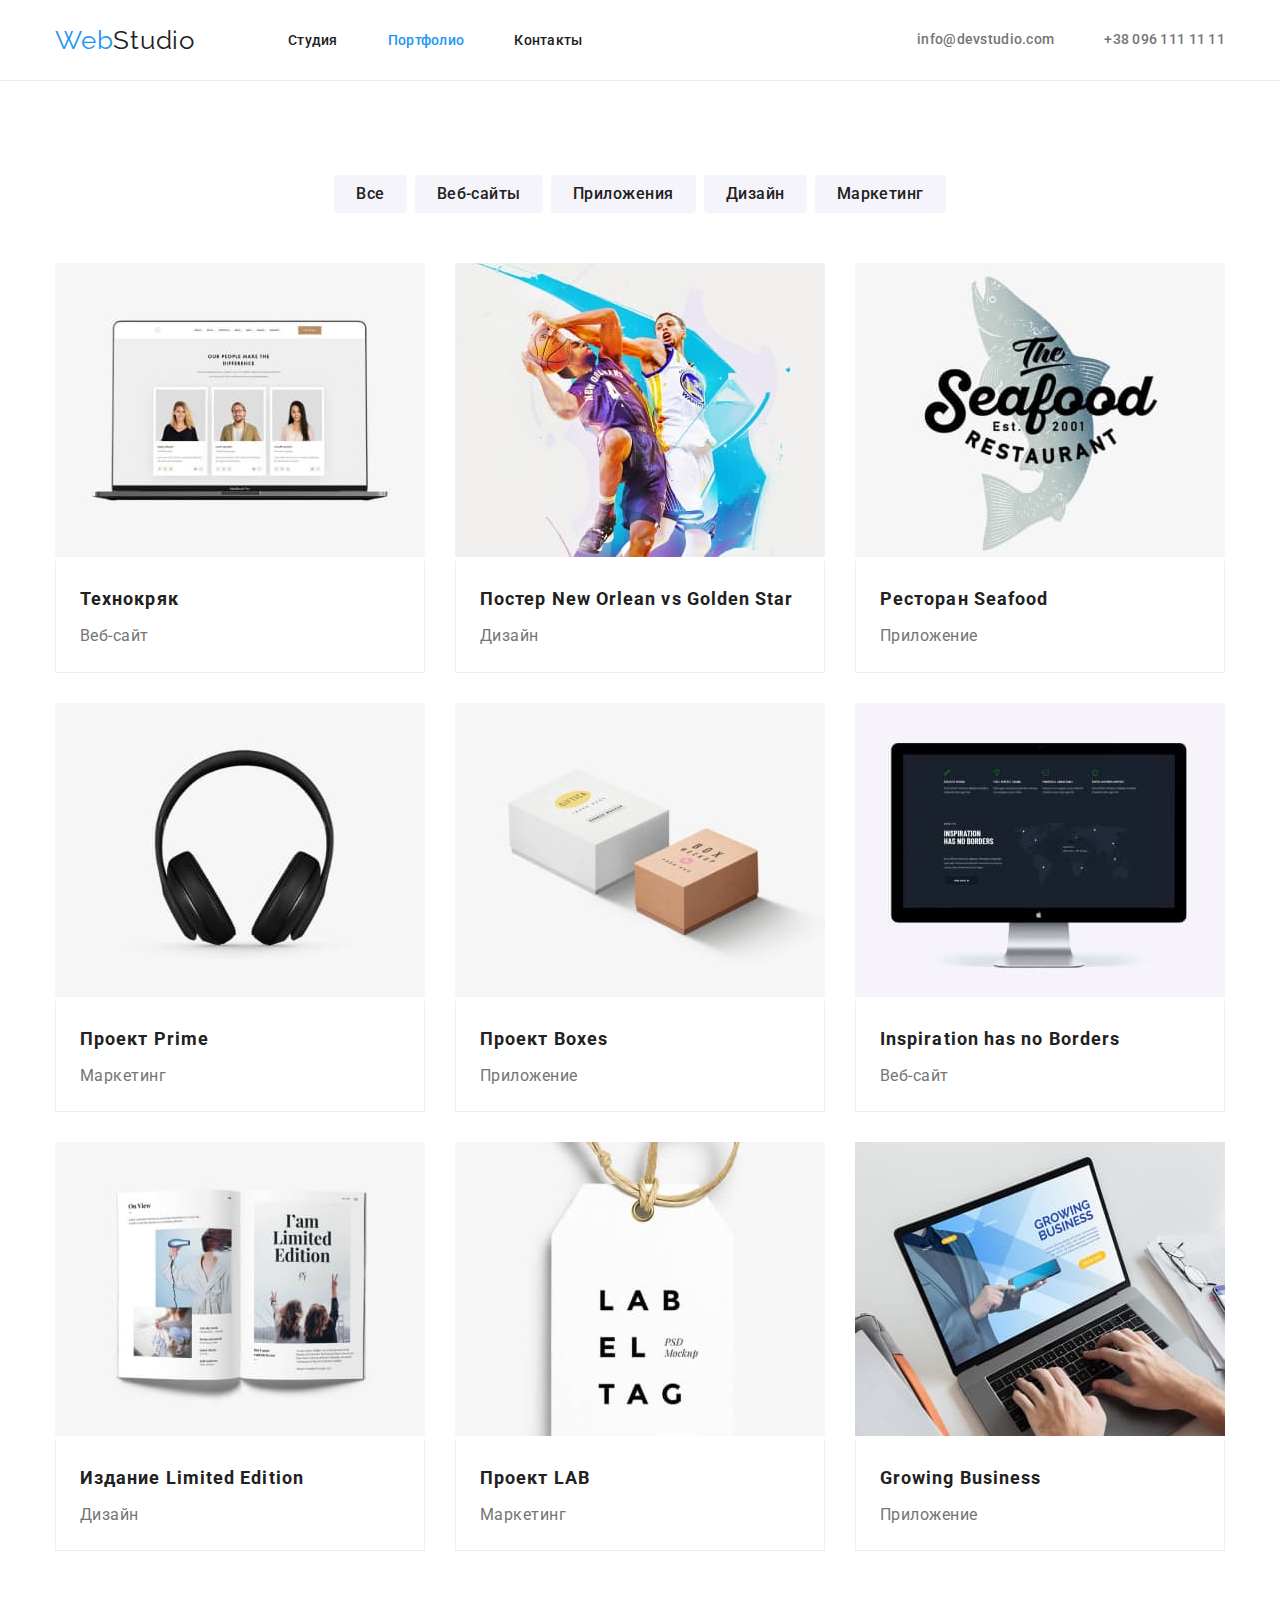
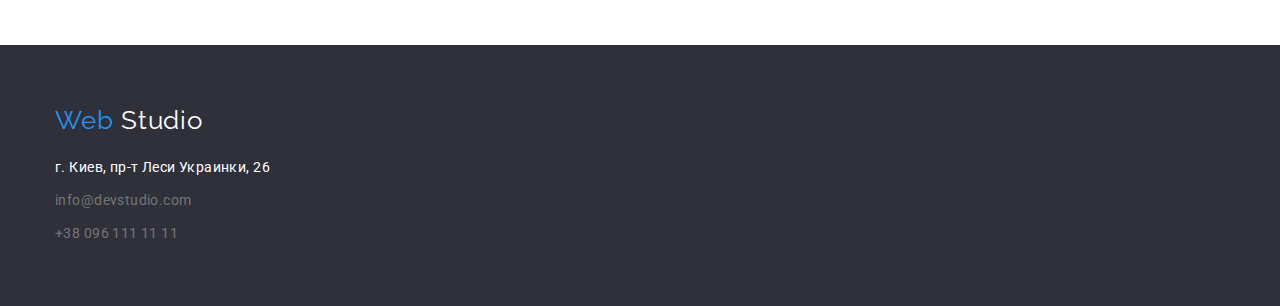
==== commit dfb2a7b7: "finish style" ====
--- a/portfolio.html
+++ b/portfolio.html
@@ -31,8 +31,8 @@
     <!-- главный контент -->
     <main>
         <!-- фильтр -->
-        <section >
-            <div class="container filtr-content">
+        <section class="filtr-content">
+            <div class="container">
               <h1 class="name-section">Фильтр</h1>
             <ul class="btn-filtr list">
                 <li class="item"><button type="button" class="button pointer">Все</button></li>
@@ -44,7 +44,7 @@
             <ul class=" filtr-project list">
                 <li class="flex-elements">
                   <a href="">
-                    <img src="./images/portfolio/techno.jpg" class="filter-picture" alt="команда на экране ноута" width="370">
+                    <img src="./images/portfolio/techno.jpg" alt="команда на экране ноута" width="370">
                     <div class="project-style">
                       <h2 class="projects-title">Технокряк</h2>
                       <p class="projects-types">Веб-сайт</p>
@@ -54,7 +54,7 @@
                 </li>
                 <li class="flex-elements">                 
                     <a href="">
-                      <img src="./images/portfolio/poster.jpg" class="filter-picture" alt="баскетболисты с мячом" width="370">                      
+                      <img src="./images/portfolio/poster.jpg"  alt="баскетболисты с мячом" width="370">                      
                         <div class="project-style">
                           <h2 class="projects-title">Постер New Orlean vs Golden Star</h2>
                           <p class="projects-types">Дизайн</p>
@@ -64,7 +64,7 @@
                 </li>
                 <li class="flex-elements">
                   <a href="">
-                    <img src="./images/portfolio/restaurant.jpg" class="filter-picture" alt="рыба с надписью" width="370">
+                    <img src="./images/portfolio/restaurant.jpg" alt="рыба с надписью" width="370">
                     <div class="project-style">
                       <h2 class="projects-title">Ресторан Seafood</h2>
                       <p class="projects-types">Приложение</p>
@@ -74,7 +74,7 @@
                 </li>
                 <li class="flex-elements">
                   <a href="">
-                    <img src="./images/portfolio/prime.jpg" class="filter-picture" alt="наушники" width="370">
+                    <img src="./images/portfolio/prime.jpg"  alt="наушники" width="370">
                     <div class="project-style">
                       <h2 class="projects-title">Проект Prime</h2>
                       <p class="projects-types">Маркетинг</p>
@@ -84,7 +84,7 @@
                 </li>
                 <li class="flex-elements">
                     <a href="">
-                    <img src="./images/portfolio/box.jpg" class="filter-picture" alt="маленькая и большая коробочка" width="370">
+                    <img src="./images/portfolio/box.jpg"  alt="маленькая и большая коробочка" width="370">
                     <div class="project-style">
                       <h2 class="projects-title">Проект Boxes</h2>
                       <p class="projects-types">Приложение</p>
@@ -94,7 +94,7 @@
                 </li>
                 <li class="flex-elements">
                   <a href="">
-                    <img src="./images/portfolio/Inspiration.jpg" class="filter-picture" alt="монитор с картой мира" width="370">
+                    <img src="./images/portfolio/Inspiration.jpg"  alt="монитор с картой мира" width="370">
                     <div class="project-style">
                       <h2 class="projects-title">Inspiration has no Borders</h2>
                       <p class="projects-types">Веб-сайт</p>
@@ -104,7 +104,7 @@
                 </li>
                 <li class="flex-elements">
                     <a href="">
-                    <img src="./images/portfolio/book.jpg" class="filter-picture" alt="разворот книги" width="370">
+                    <img src="./images/portfolio/book.jpg"  alt="разворот книги" width="370">
                     <div class="project-style">
                       <h2 class="projects-title">Издание Limited Edition</h2>
                       <p class="projects-types">Дизайн</p>
@@ -114,7 +114,7 @@
                 </li>
                 <li class="flex-elements">
                     <a href="">
-                    <img src="./images/portfolio/LAB.jpg" class="filter-picture" alt="этикетка" width="370">
+                    <img src="./images/portfolio/LAB.jpg"  alt="этикетка" width="370">
                     <div class="project-style">
                       <h2 class="projects-title">Проект LAB</h2>
                       <p class="projects-types">Маркетинг</p>
@@ -124,7 +124,7 @@
                 </li>
                 <li class="flex-elements">
                   <a href="">
-                    <img src="./images/portfolio/Growing.jpg" class="filter-picture" alt="работа на ноутбуке" width="370">
+                    <img src="./images/portfolio/Growing.jpg"  alt="работа на ноутбуке" width="370">
                     <div class="project-style">
                       <h2 class="projects-title">Growing Business</h2>
                       <p class="projects-types">Приложение</p>
@@ -142,11 +142,11 @@
       <div class="container footer">
           <a href="./index.html" class="logo flog">Web <span class="logo-white">Studio</span></a>      
       <address class="adres-section">   
-              <p class="adres-place">г. Киев, пр-т Леси Украинки, 26</p>       
-              <a href="mailto:info@devstudio.com" class="footer-link">info@devstudio.com</a><br />
-              <a href="tel:+380961111111" class="footer-link">+38 096 111 11 11</a>                                                       
+                  <p class="adres-place">г. Киев, пр-т Леси Украинки, 26</p>       
+                  <a href="mailto:info@devstudio.com" class="footer-link">info@devstudio.com</a>
+                  <a href="tel:+380961111111" class="footer-link ">+38 096 111 11 11</a>                                                     
       </address>
       </div>
-  </footer>
+    </footer>
 </body>
 </html>
--- a/css/common.css
+++ b/css/common.css
@@ -141,16 +141,14 @@
     line-height: 1.71;   
     letter-spacing: 0.03em;
 }
+.adres-section .footer-link{
+    color: var(--text-color);
+    margin-top: 9px;
+    display: block;
+    margin-top: 9px;
+}
 
-/* footer-section */
-.footer{
-    padding-top: 60px;
-    padding-bottom: 60px;
-}
-.footer-link{
-    color: rgba(255, 255, 255, 0.6);
 
-}
 .footer-link:hover,
 .footer-link:focus{
     color:var(--akcent-color);
@@ -164,9 +162,8 @@
 
 .footer-section{
     display: flex;
+    padding-top: 60px;
+    padding-bottom: 60px;
     background-color: #2F303A;
     
 }
-/* .flog{
-    display: inline-block;
-    margin-top: 60px;} */--- a/css/portfolio.css
+++ b/css/portfolio.css
@@ -16,7 +16,7 @@
 .btn-filtr{
     display: flex;
     justify-content: center;
-    padding-bottom: 50px;
+    margin-bottom: 50px;
 
 }
 
@@ -65,9 +65,7 @@
     border-left: 1px solid #EEEEEE;
     border-right: 1px solid #EEEEEE;
 }
-.filter-picture{
-   /* margin-bottom: 20px; */
-}
+
 /* projects */
 
 .projects-title{
